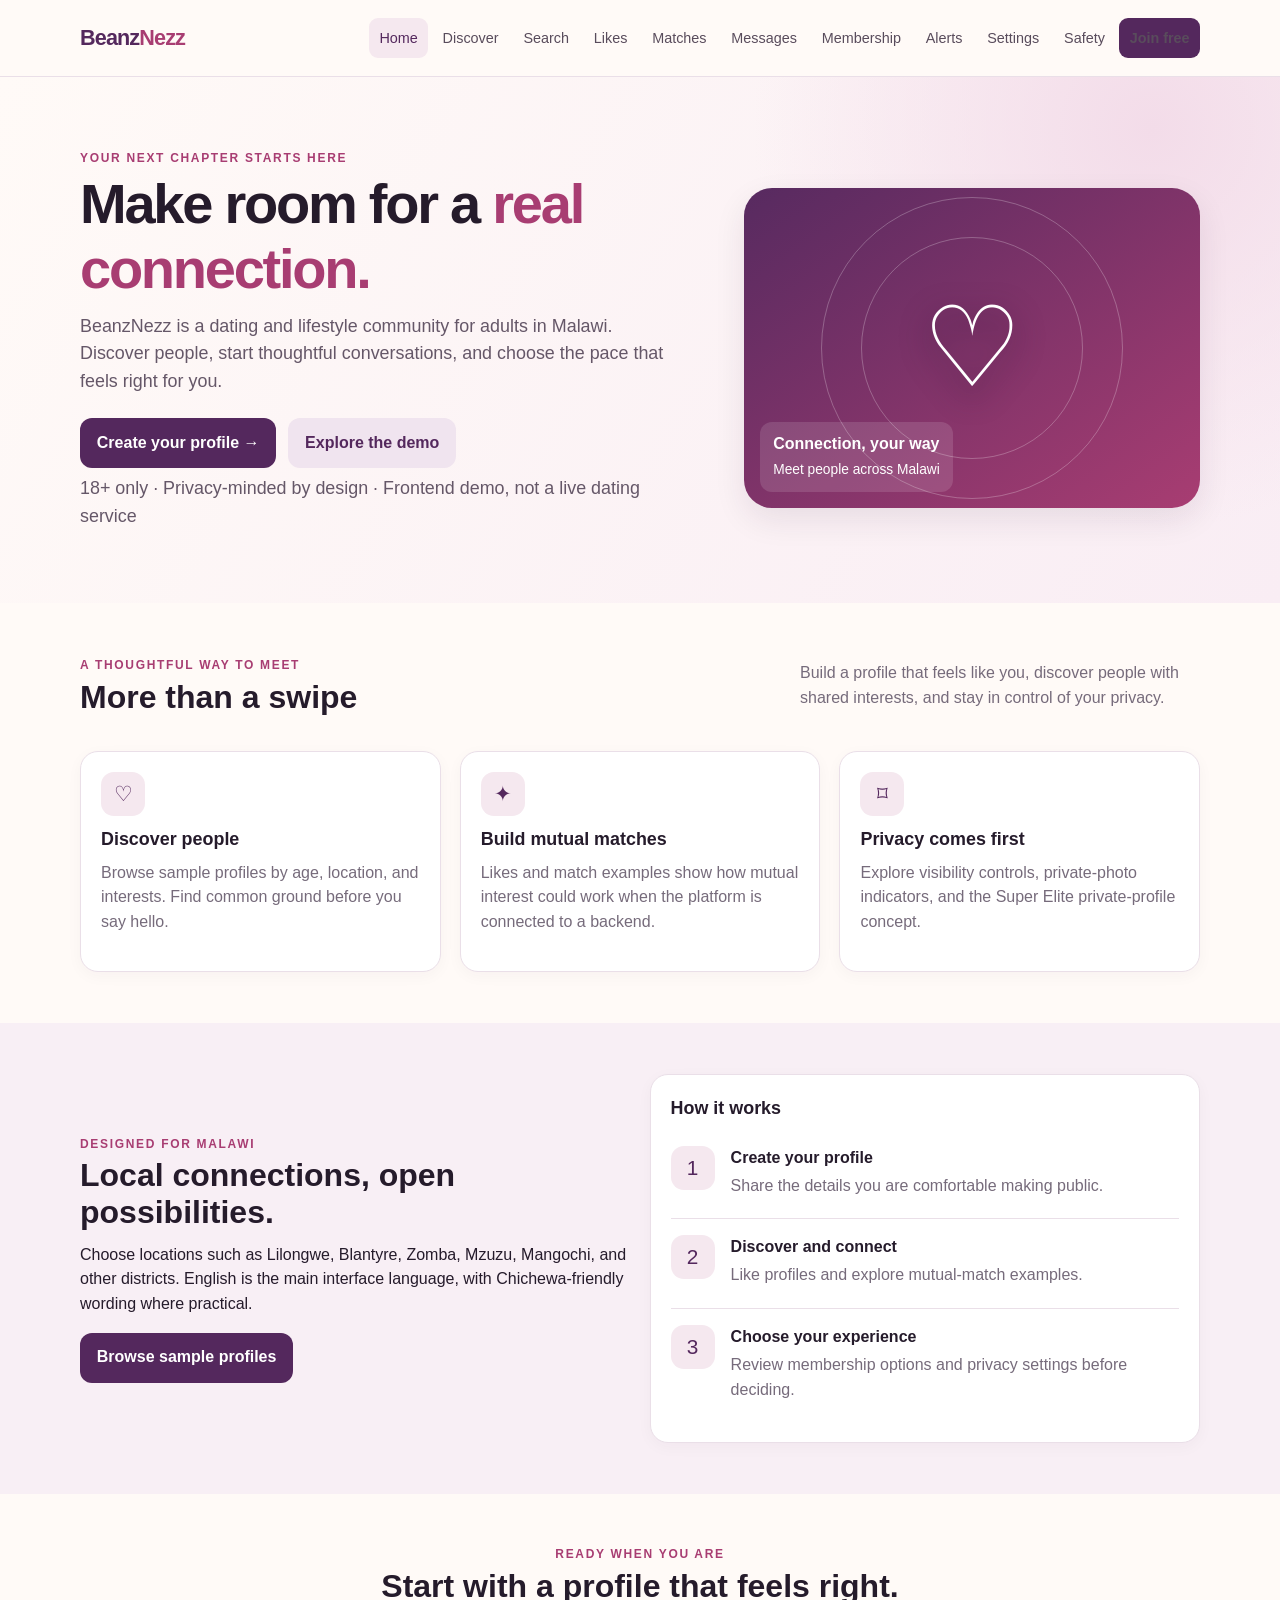
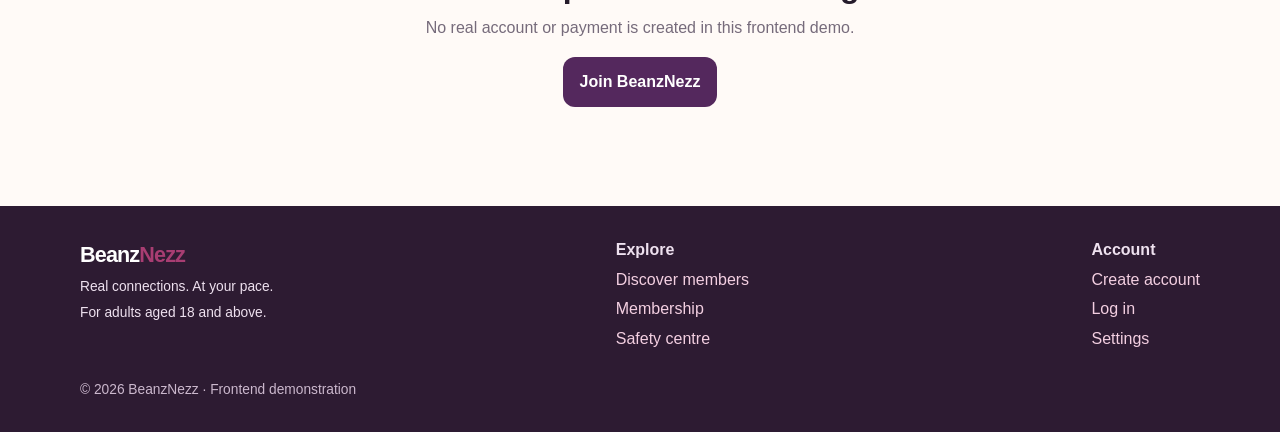
==== index.html @ 430eb161 "Add files via upload" ====
<!doctype html>
<html lang="en"><head><meta charset="utf-8"><meta name="viewport" content="width=device-width,initial-scale=1"><meta name="description" content="BeanzNezz adult dating and lifestyle platform frontend demonstration."><meta name="theme-color" content="#54285d"><title>Meet with intention | BeanzNezz</title><link rel="stylesheet" href="style.css"><script src="script.js" defer></script></head><body><header class="site-header"><div class="container nav-wrap"><a class="brand" href="index.html" aria-label="BeanzNezz home">Beanz<span>Nezz</span></a><button class="menu-toggle" aria-expanded="false" aria-label="Open navigation menu">☰ Menu</button><nav class="nav-links" aria-label="Main navigation"><a href="index.html">Home</a><a href="browse.html">Discover</a><a href="search.html">Search</a><a href="likes.html">Likes</a><a href="matches.html">Matches</a><a href="messages.html">Messages</a><a href="membership.html">Membership</a><a href="notifications.html">Alerts</a><a href="settings.html">Settings</a><a href="safety.html">Safety</a><a class="btn" href="signup.html">Join free</a></nav></div></header><main>
<section class="hero"><div class="container hero-grid"><div><div class="eyebrow">Your next chapter starts here</div><h1>Make room for a <span style="color:var(--berry)">real connection.</span></h1><p>BeanzNezz is a dating and lifestyle community for adults in Malawi. Discover people, start thoughtful conversations, and choose the pace that feels right for you.</p><div class="hero-actions"><a class="btn" href="signup.html">Create your profile →</a><a class="btn secondary" href="browse.html">Explore the demo</a></div><p class="small muted">18+ only · Privacy-minded by design · Frontend demo, not a live dating service</p></div><div class="hero-art" aria-label="Decorative heart artwork"><div class="heart-mark">♡</div><div class="art-note"><strong>Connection, your way</strong><br><span class="small">Meet people across Malawi</span></div></div></div></section>
<section class="section"><div class="container"><div class="section-head"><div><div class="eyebrow">A thoughtful way to meet</div><h2>More than a swipe</h2></div><p class="muted" style="max-width:400px">Build a profile that feels like you, discover people with shared interests, and stay in control of your privacy.</p></div><div class="grid three"><article class="card"><div class="feature-icon">♡</div><h3>Discover people</h3><p class="muted">Browse sample profiles by age, location, and interests. Find common ground before you say hello.</p></article><article class="card"><div class="feature-icon">✦</div><h3>Build mutual matches</h3><p class="muted">Likes and match examples show how mutual interest could work when the platform is connected to a backend.</p></article><article class="card"><div class="feature-icon">⌑</div><h3>Privacy comes first</h3><p class="muted">Explore visibility controls, private-photo indicators, and the Super Elite private-profile concept.</p></article></div></div></section>
<section class="section soft"><div class="container grid two" style="align-items:center"><div><div class="eyebrow">Designed for Malawi</div><h2>Local connections, open possibilities.</h2><p>Choose locations such as Lilongwe, Blantyre, Zomba, Mzuzu, Mangochi, and other districts. English is the main interface language, with Chichewa-friendly wording where practical.</p><a class="btn" href="browse.html">Browse sample profiles</a></div><div class="card"><h3>How it works</h3><div class="list-row"><div class="feature-icon">1</div><div><strong>Create your profile</strong><p>Share the details you are comfortable making public.</p></div></div><div class="list-row"><div class="feature-icon">2</div><div><strong>Discover and connect</strong><p>Like profiles and explore mutual-match examples.</p></div></div><div class="list-row"><div class="feature-icon">3</div><div><strong>Choose your experience</strong><p>Review membership options and privacy settings before deciding.</p></div></div></div></div></section>
<section class="section"><div class="container center"><div class="eyebrow">Ready when you are</div><h2>Start with a profile that feels right.</h2><p class="muted">No real account or payment is created in this frontend demo.</p><a class="btn" href="signup.html">Join BeanzNezz</a></div></section>
</main><footer class="footer"><div class="container footer-grid"><div><a class="brand" style="color:white" href="index.html">Beanz<span>Nezz</span></a><p class="small">Real connections. At your pace.</p><p class="small">For adults aged 18 and above.</p></div><div><strong>Explore</strong><p><a href="browse.html">Discover members</a></p><p><a href="membership.html">Membership</a></p><p><a href="safety.html">Safety centre</a></p></div><div><strong>Account</strong><p><a href="signup.html">Create account</a></p><p><a href="login.html">Log in</a></p><p><a href="settings.html">Settings</a></p></div></div><div class="container small" style="margin-top:1.4rem;color:#cbb8cd">© <span data-year></span> BeanzNezz · Frontend demonstration</div></footer><div class="toast hidden" role="status"></div></body></html>
---- style.css ----
:root{--ink:#251b2b;--muted:#766b7b;--plum:#54285d;--berry:#a83d72;--rose:#f5e8ef;--cream:#fffaf7;--gold:#e9b86b;--line:#eadfe8;--green:#28634c;--danger:#a83242;--shadow:0 12px 32px rgba(48,25,51,.09)}
*{box-sizing:border-box}html{scroll-behavior:smooth}body{margin:0;background:var(--cream);color:var(--ink);font-family:Arial,Helvetica,sans-serif;line-height:1.55}a{color:var(--plum);text-decoration:none}a:hover{text-decoration:underline}button,input,select,textarea{font:inherit}button,.btn{border:0;border-radius:12px;padding:.78rem 1.05rem;background:var(--plum);color:#fff;font-weight:700;cursor:pointer;display:inline-flex;align-items:center;justify-content:center;gap:.45rem;text-decoration:none}button:hover,.btn:hover{background:#3d1c45;text-decoration:none}button:focus-visible,a:focus-visible,input:focus-visible,select:focus-visible,textarea:focus-visible{outline:3px solid var(--gold);outline-offset:2px}.btn.secondary,button.secondary{background:#f0e4ef;color:var(--plum)}.btn.outline,button.outline{background:transparent;border:1px solid var(--plum);color:var(--plum)}.btn.danger,button.danger{background:#fff0f1;color:var(--danger);border:1px solid #f0c7cc}.small{font-size:.86rem}.muted{color:var(--muted)}.eyebrow{text-transform:uppercase;letter-spacing:.14em;font-size:.75rem;font-weight:800;color:var(--berry)}h1,h2,h3{line-height:1.16;margin:.25rem 0 .7rem}h1{font-size:clamp(2rem,5vw,3.5rem);letter-spacing:-.04em}h2{font-size:clamp(1.45rem,3vw,2rem)}h3{font-size:1.12rem}p{margin:.45rem 0 1rem}.container{width:min(1120px,92%);margin:auto}.site-header{position:sticky;top:0;z-index:20;background:rgba(255,250,247,.96);backdrop-filter:blur(12px);border-bottom:1px solid var(--line)}.nav-wrap{display:flex;align-items:center;justify-content:space-between;gap:1rem;min-height:76px}.brand{font-size:1.35rem;font-weight:900;letter-spacing:-.04em;color:var(--plum)}.brand span{color:var(--berry)}.nav-links{display:flex;align-items:center;gap:.25rem;flex-wrap:wrap}.nav-links a{padding:.55rem .65rem;border-radius:9px;font-size:.9rem;color:#594c5c}.nav-links a.active,.nav-links a:hover{background:var(--rose);color:var(--plum);text-decoration:none}.menu-toggle{display:none;padding:.55rem .7rem}.hero{padding:4.5rem 0 3.5rem;background:radial-gradient(circle at 90% 10%,#f3dce9 0,transparent 32%),linear-gradient(120deg,#fffaf7,#f9edf4)}.hero-grid{display:grid;grid-template-columns:1.15fr .85fr;gap:3rem;align-items:center}.hero p{font-size:1.12rem;max-width:600px;color:#655768}.hero-actions{display:flex;gap:.75rem;flex-wrap:wrap;margin-top:1.4rem}.hero-art{min-height:320px;border-radius:28px;background:linear-gradient(145deg,#572a60,#a83d72);position:relative;overflow:hidden;display:grid;place-items:center;box-shadow:var(--shadow)}.hero-art:before,.hero-art:after{content:"";position:absolute;border:1px solid rgba(255,255,255,.25);border-radius:50%;width:300px;height:300px}.hero-art:after{width:220px;height:220px}.heart-mark{font-size:7rem;color:#fff;z-index:1;text-shadow:0 10px 30px #2c1035}.art-note{position:absolute;bottom:1rem;left:1rem;color:#fff;background:#ffffff20;padding:.65rem .8rem;border-radius:12px;z-index:2}.section{padding:3.2rem 0}.section.soft{background:#f8eff5}.section-head{display:flex;align-items:end;justify-content:space-between;gap:1rem;margin-bottom:1.5rem}.grid{display:grid;gap:1.2rem}.grid.two{grid-template-columns:repeat(2,minmax(0,1fr))}.grid.three{grid-template-columns:repeat(3,minmax(0,1fr))}.grid.four{grid-template-columns:repeat(4,minmax(0,1fr))}.card{background:#fff;border:1px solid var(--line);border-radius:18px;padding:1.25rem;box-shadow:0 4px 16px rgba(48,25,51,.035)}.card h3{margin-top:.15rem}.feature-icon{width:44px;height:44px;display:grid;place-items:center;background:var(--rose);color:var(--plum);border-radius:13px;font-size:1.3rem;margin-bottom:.8rem}.stat{font-size:2rem;font-weight:900;color:var(--plum)}.page-intro{padding:2.7rem 0 1.6rem}.page-intro p{max-width:720px;color:var(--muted)}.notice{padding:1rem 1.1rem;border-radius:12px;background:#fff4df;border:1px solid #f0d5a6;color:#6a4a1b;margin:1rem 0}.notice.info{background:#f1eaf5;border-color:#dfcce8;color:#4d2b59}.notice.success{background:#e9f7ef;border-color:#c1e5cf;color:#24583d}.notice.error{background:#fff0f1;border-color:#efc4ca;color:#8a2635}.form-card{max-width:760px;margin:1rem auto 3rem}.form-grid{display:grid;grid-template-columns:repeat(2,minmax(0,1fr));gap:1rem}.field{display:flex;flex-direction:column;gap:.35rem;margin-bottom:.9rem}.field.full{grid-column:1/-1}.field label{font-weight:700;font-size:.92rem}.field input,.field select,.field textarea,.chat-input input{width:100%;border:1px solid #d9cbd9;background:#fff;border-radius:10px;padding:.78rem .85rem;color:var(--ink)}.field textarea{min-height:110px;resize:vertical}.checkline{display:flex;align-items:flex-start;gap:.6rem;margin:.7rem 0}.checkline input{margin-top:.35rem}.form-actions{display:flex;gap:.7rem;flex-wrap:wrap;margin-top:1rem}.stepper{display:flex;gap:.45rem;margin:1.2rem 0}.step{flex:1;text-align:center;padding:.65rem .3rem;border-radius:10px;background:#f0e8f0;color:var(--muted);font-size:.82rem;font-weight:700}.step.active{background:var(--plum);color:#fff}.step.done{background:#dff1e6;color:#28634c}.profile-card{padding:0;overflow:hidden}.profile-photo{height:230px;background:#ead9e7;position:relative;overflow:hidden}.profile-photo img{width:100%;height:100%;object-fit:cover;display:block}.profile-photo .photo-placeholder{height:100%;display:grid;place-items:center;font-size:4rem;color:#fff;background:linear-gradient(145deg,#75417a,#d58aac)}.profile-body{padding:1rem}.profile-body p{font-size:.92rem;color:var(--muted)}.tags{display:flex;gap:.4rem;flex-wrap:wrap;margin:.65rem 0}.tag{font-size:.75rem;padding:.3rem .55rem;background:#f7edf3;color:#6b3763;border-radius:999px}.card-actions{display:flex;gap:.5rem;margin-top:.85rem}.card-actions button{flex:1;padding:.65rem .45rem;font-size:.87rem}.toolbar{display:flex;align-items:end;gap:.75rem;flex-wrap:wrap;margin:1rem 0 1.4rem}.toolbar .field{margin:0;min-width:150px;flex:1}.toolbar .field label{font-size:.82rem}.empty-state{text-align:center;padding:2.5rem 1rem;background:#fff;border:1px dashed #d7c5d7;border-radius:18px}.empty-state .feature-icon{margin:0 auto 1rem}.pill{display:inline-block;border-radius:999px;padding:.25rem .6rem;background:#f1e6f0;color:var(--plum);font-size:.75rem;font-weight:800}.price{font-size:2rem;font-weight:900;color:var(--plum);margin:.5rem 0}.price small{font-size:.85rem;font-weight:500;color:var(--muted)}.plan{position:relative}.plan.featured{border:2px solid var(--berry)}.plan ul{padding-left:1.15rem;color:var(--muted)}.plan li{margin:.45rem 0}.plan .btn{width:100%;margin-top:.8rem}.chat-layout{display:grid;grid-template-columns:300px 1fr;gap:1rem;min-height:520px}.conversation-list{padding:0;overflow:hidden}.conversation{display:flex;gap:.7rem;align-items:center;padding:.9rem;border-bottom:1px solid var(--line);cursor:pointer;background:#fff}.conversation.active,.conversation:hover{background:#f8edf4}.avatar{width:43px;height:43px;flex:0 0 43px;border-radius:50%;display:grid;place-items:center;background:linear-gradient(145deg,#75417a,#d58aac);color:#fff;font-weight:800}.conversation p{margin:0;font-size:.84rem}.chat-window{display:flex;flex-direction:column;min-width:0}.chat-title{padding:1rem;border-bottom:1px solid var(--line)}.messages{padding:1rem;flex:1;min-height:280px;max-height:450px;overflow:auto;background:#fff9fc}.bubble{max-width:78%;padding:.75rem .9rem;border-radius:15px;margin:.5rem 0;background:#eee3ef}.bubble.mine{margin-left:auto;background:var(--plum);color:#fff;border-bottom-right-radius:4px}.bubble small{display:block;opacity:.7;font-size:.72rem;margin-top:.25rem}.chat-input{display:flex;gap:.5rem;padding:.8rem;border-top:1px solid var(--line);background:#fff}.chat-input input{flex:1;min-width:0}.footer{padding:2rem 0;background:#2d1b32;color:#eee1ef;margin-top:3rem}.footer-grid{display:flex;justify-content:space-between;gap:2rem;flex-wrap:wrap}.footer a{color:#f3cfe1}.footer p{margin:.3rem 0}.list-row{display:flex;gap:1rem;align-items:flex-start;padding:1rem 0;border-bottom:1px solid var(--line)}.list-row:last-child{border-bottom:0}.list-row .feature-icon{flex:0 0 44px}.list-row p{margin:.2rem 0;color:var(--muted)}.setting-row{display:flex;justify-content:space-between;align-items:center;gap:1rem;padding:1rem 0;border-bottom:1px solid var(--line)}.setting-row:last-child{border:0}.toggle{width:48px;height:28px;border-radius:99px;background:#d6cbd6;padding:3px;display:inline-flex;cursor:pointer;border:0}.toggle:after{content:"";height:22px;width:22px;border-radius:50%;background:white;transition:transform .2s}.toggle[aria-checked="true"]{background:var(--green)}.toggle[aria-checked="true"]:after{transform:translateX(20px)}.table-wrap{overflow-x:auto}table{width:100%;border-collapse:collapse;background:#fff;border-radius:12px;overflow:hidden}th,td{text-align:left;padding:.8rem;border-bottom:1px solid var(--line);font-size:.9rem}th{background:#f5eaf2;color:var(--plum)}.badge{display:inline-block;padding:.25rem .5rem;border-radius:8px;background:#fff1d7;color:#7b531a;font-size:.75rem;font-weight:800}.badge.green{background:#e4f5e9;color:#28634c}.hidden{display:none!important}.toast{position:fixed;bottom:1rem;right:1rem;z-index:50;background:#2d1b32;color:#fff;padding:.9rem 1.1rem;border-radius:12px;box-shadow:var(--shadow);max-width:min(380px,90vw)}.inline-link{background:none;color:var(--plum);padding:0;text-decoration:underline}.photo-lock{background:#eee5ef;border:1px dashed #c6b3ca;border-radius:12px;padding:1rem;text-align:center}.progress-track{height:8px;background:#eee4ed;border-radius:20px;overflow:hidden}.progress-track span{display:block;height:100%;background:var(--berry);width:20%;transition:width .2s}.review-box{background:#fbf5fa;border-radius:12px;padding:1rem}.center{text-align:center}.spacer{height:1rem}
@media(max-width:900px){.nav-links{display:none;position:absolute;left:0;right:0;top:76px;background:var(--cream);padding:1rem 4%;border-bottom:1px solid var(--line);box-shadow:var(--shadow);flex-direction:column;align-items:stretch}.nav-links.open{display:flex}.nav-links a{padding:.7rem}.menu-toggle{display:inline-flex}.hero-grid{grid-template-columns:1fr;gap:2rem}.hero-art{min-height:230px}.grid.four{grid-template-columns:repeat(2,minmax(0,1fr))}.grid.three{grid-template-columns:repeat(2,minmax(0,1fr))}.chat-layout{grid-template-columns:1fr}.conversation-list{display:grid;grid-template-columns:repeat(2,minmax(0,1fr))}.conversation{border-right:1px solid var(--line)}}
@media(max-width:600px){.section{padding:2.3rem 0}.hero{padding:3rem 0 2.5rem}.grid.two,.grid.three,.grid.four,.form-grid{grid-template-columns:1fr}.field.full{grid-column:auto}.section-head{align-items:flex-start;flex-direction:column}.profile-photo{height:260px}.step{font-size:.68rem;padding:.55rem .1rem}.conversation-list{grid-template-columns:1fr}.chat-input{flex-wrap:wrap}.chat-input input{flex-basis:100%}.toolbar .field{min-width:calc(50% - .5rem)}.setting-row{align-items:flex-start}.card{padding:1rem}.profile-card{padding:0}}
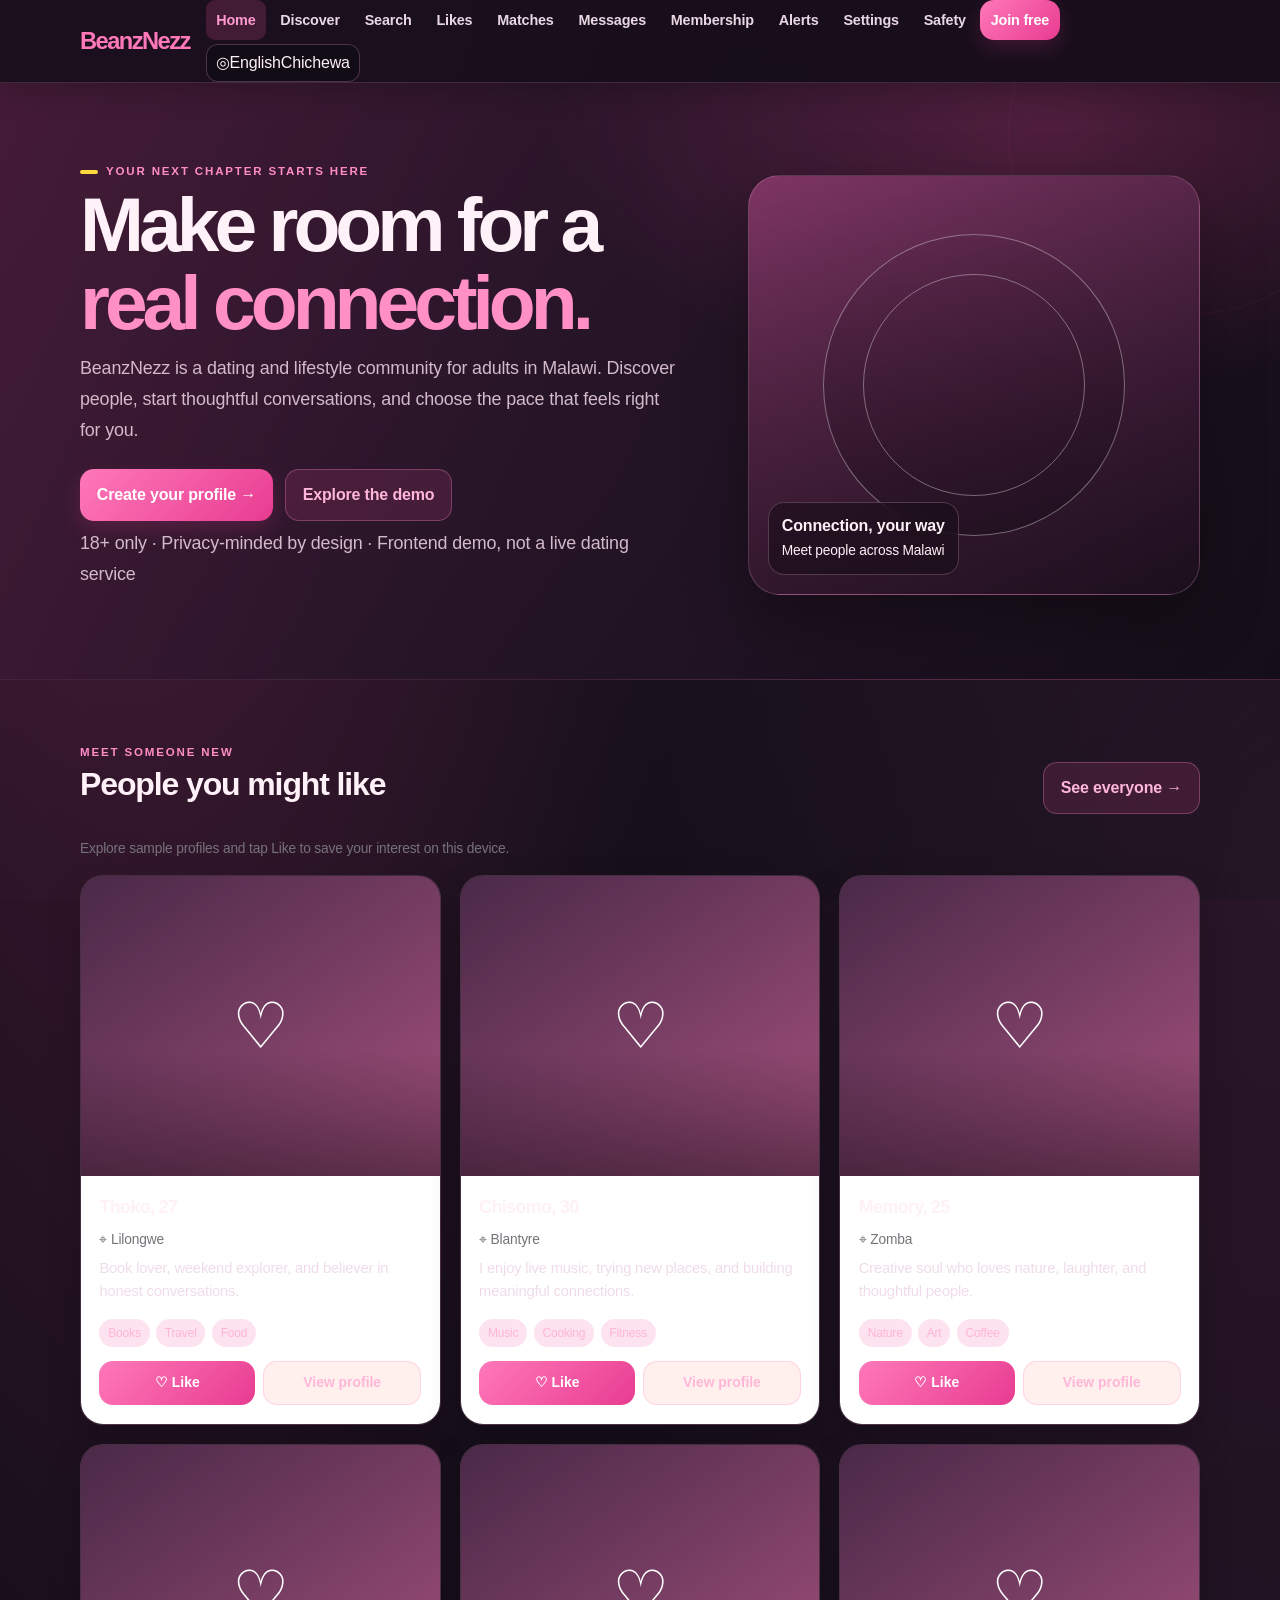
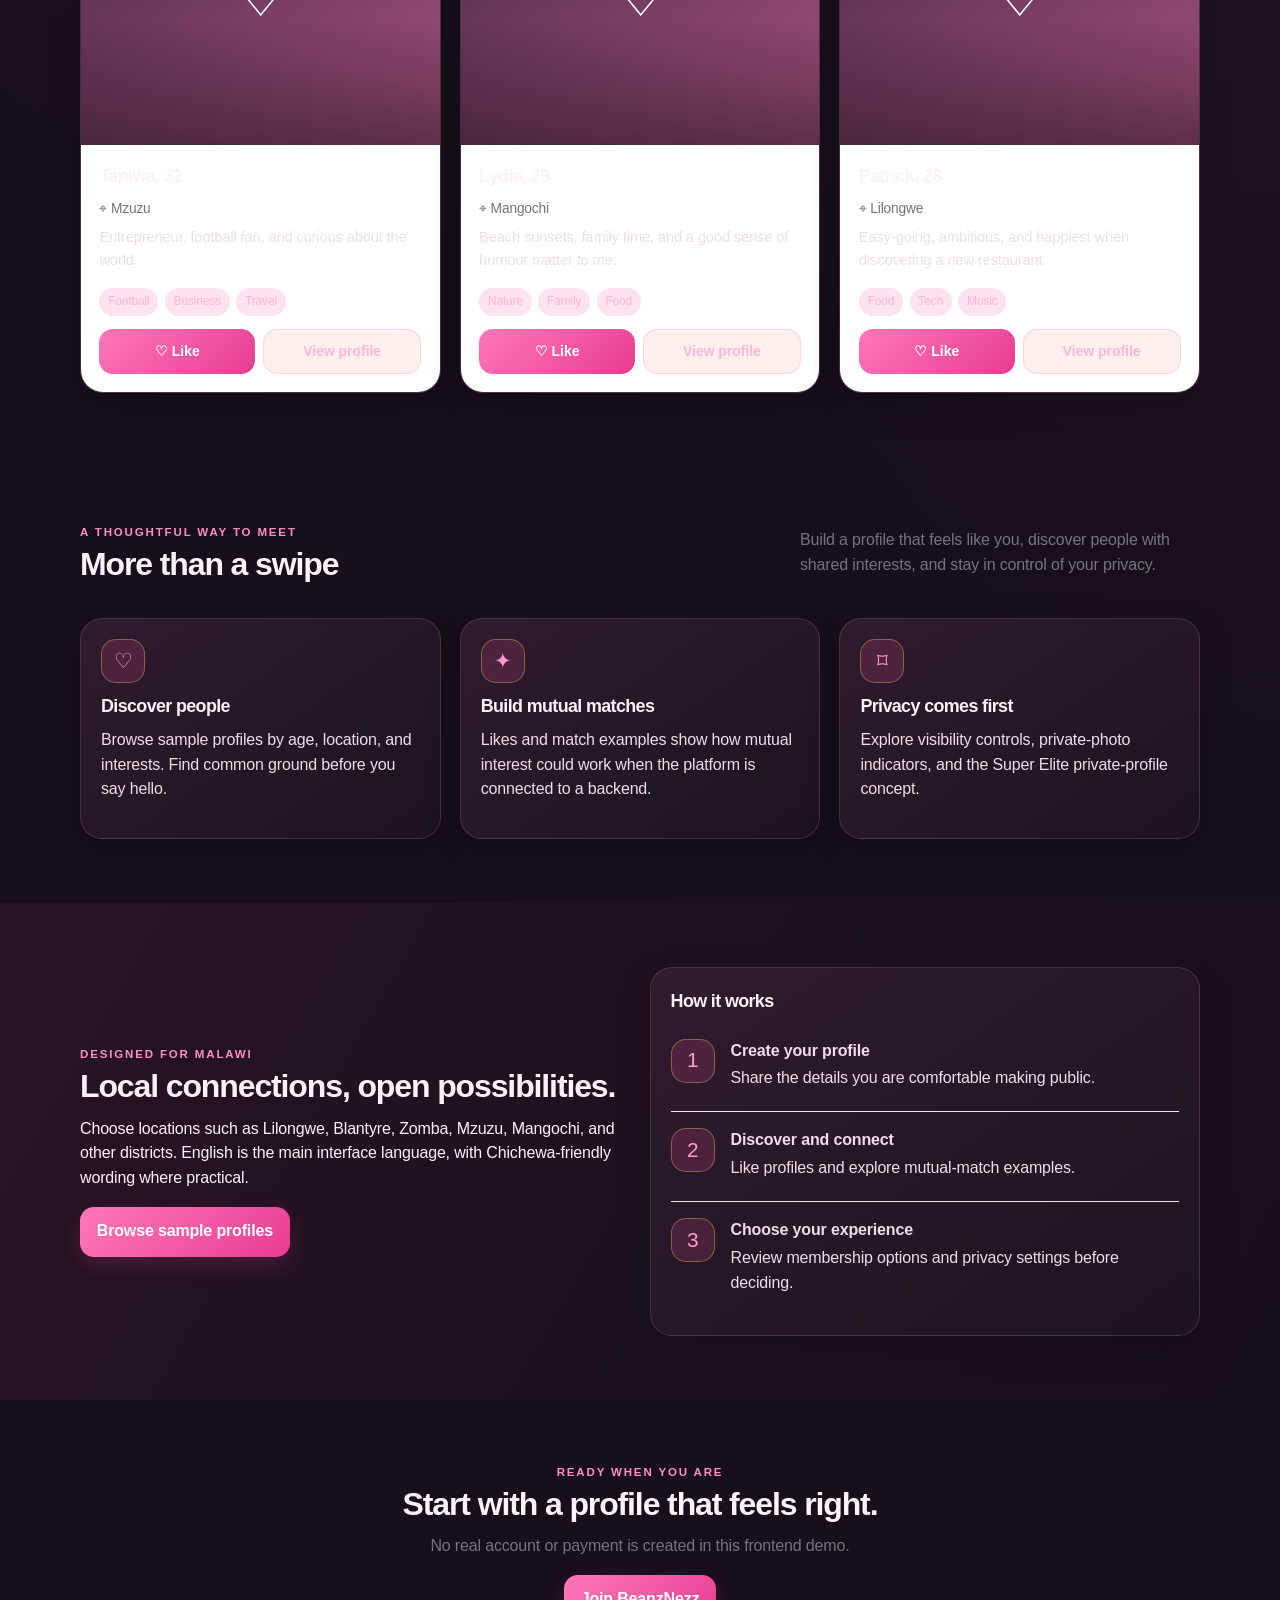
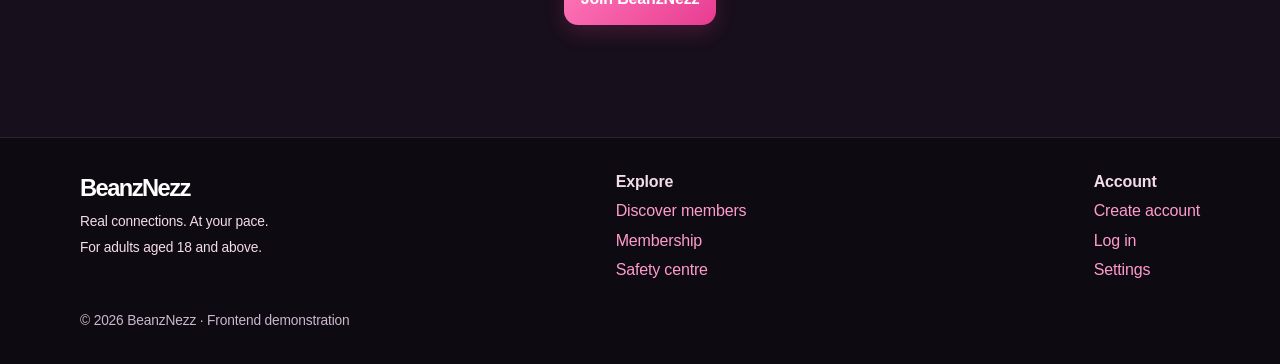
==== commit 7f4be3d3: "Add files via upload" ====
--- a/index.html
+++ b/index.html
@@ -1,6 +1,17 @@
 <!doctype html>
-<html lang="en"><head><meta charset="utf-8"><meta name="viewport" content="width=device-width,initial-scale=1"><meta name="description" content="BeanzNezz adult dating and lifestyle platform frontend demonstration."><meta name="theme-color" content="#54285d"><title>Meet with intention | BeanzNezz</title><link rel="stylesheet" href="style.css"><script src="script.js" defer></script></head><body><header class="site-header"><div class="container nav-wrap"><a class="brand" href="index.html" aria-label="BeanzNezz home">Beanz<span>Nezz</span></a><button class="menu-toggle" aria-expanded="false" aria-label="Open navigation menu">☰ Menu</button><nav class="nav-links" aria-label="Main navigation"><a href="index.html">Home</a><a href="browse.html">Discover</a><a href="search.html">Search</a><a href="likes.html">Likes</a><a href="matches.html">Matches</a><a href="messages.html">Messages</a><a href="membership.html">Membership</a><a href="notifications.html">Alerts</a><a href="settings.html">Settings</a><a href="safety.html">Safety</a><a class="btn" href="signup.html">Join free</a></nav></div></header><main>
+<html lang="en"><head><meta charset="utf-8"><meta name="viewport" content="width=device-width,initial-scale=1"><meta name="description" content="BeanzNezz adult dating and lifestyle platform frontend demonstration."><meta name="theme-color" content="#ff3d9a"><title>Meet with intention | BeanzNezz</title><link rel="stylesheet" href="style.css"><script src="script.js" defer></script></head><body><header class="site-header"><div class="container nav-wrap"><a class="brand" href="index.html" aria-label="BeanzNezz home">Beanz<span>Nezz</span></a><button class="menu-toggle" aria-expanded="false" aria-label="Open navigation menu">☰ Menu</button><nav class="nav-links" aria-label="Main navigation"><a href="index.html">Home</a><a href="browse.html">Discover</a><a href="search.html">Search</a><a href="likes.html">Likes</a><a href="matches.html">Matches</a><a href="messages.html">Messages</a><a href="membership.html">Membership</a><a href="notifications.html">Alerts</a><a href="settings.html">Settings</a><a href="safety.html">Safety</a><a class="btn" href="signup.html">Join free</a><label class="language-control" aria-label="Choose language"><span class="language-globe" aria-hidden="true">◎</span><select class="language-select" id="language-select" aria-label="Language"><option value="en">English</option><option value="ny">Chichewa</option></select></label></nav></div></header><main>
 <section class="hero"><div class="container hero-grid"><div><div class="eyebrow">Your next chapter starts here</div><h1>Make room for a <span style="color:var(--berry)">real connection.</span></h1><p>BeanzNezz is a dating and lifestyle community for adults in Malawi. Discover people, start thoughtful conversations, and choose the pace that feels right for you.</p><div class="hero-actions"><a class="btn" href="signup.html">Create your profile →</a><a class="btn secondary" href="browse.html">Explore the demo</a></div><p class="small muted">18+ only · Privacy-minded by design · Frontend demo, not a live dating service</p></div><div class="hero-art" aria-label="Decorative heart artwork"><div class="heart-mark">♡</div><div class="art-note"><strong>Connection, your way</strong><br><span class="small">Meet people across Malawi</span></div></div></div></section>
+
+<section class="section home-discover">
+  <div class="container">
+    <div class="section-head">
+      <div><div class="eyebrow">Meet someone new</div><h2>People you might like</h2></div>
+      <a class="btn secondary" href="browse.html">See everyone →</a>
+    </div>
+    <p class="muted small">Explore sample profiles and tap Like to save your interest on this device.</p>
+    <div class="grid three" id="home-profile-results" aria-live="polite"></div>
+  </div>
+</section>
 <section class="section"><div class="container"><div class="section-head"><div><div class="eyebrow">A thoughtful way to meet</div><h2>More than a swipe</h2></div><p class="muted" style="max-width:400px">Build a profile that feels like you, discover people with shared interests, and stay in control of your privacy.</p></div><div class="grid three"><article class="card"><div class="feature-icon">♡</div><h3>Discover people</h3><p class="muted">Browse sample profiles by age, location, and interests. Find common ground before you say hello.</p></article><article class="card"><div class="feature-icon">✦</div><h3>Build mutual matches</h3><p class="muted">Likes and match examples show how mutual interest could work when the platform is connected to a backend.</p></article><article class="card"><div class="feature-icon">⌑</div><h3>Privacy comes first</h3><p class="muted">Explore visibility controls, private-photo indicators, and the Super Elite private-profile concept.</p></article></div></div></section>
 <section class="section soft"><div class="container grid two" style="align-items:center"><div><div class="eyebrow">Designed for Malawi</div><h2>Local connections, open possibilities.</h2><p>Choose locations such as Lilongwe, Blantyre, Zomba, Mzuzu, Mangochi, and other districts. English is the main interface language, with Chichewa-friendly wording where practical.</p><a class="btn" href="browse.html">Browse sample profiles</a></div><div class="card"><h3>How it works</h3><div class="list-row"><div class="feature-icon">1</div><div><strong>Create your profile</strong><p>Share the details you are comfortable making public.</p></div></div><div class="list-row"><div class="feature-icon">2</div><div><strong>Discover and connect</strong><p>Like profiles and explore mutual-match examples.</p></div></div><div class="list-row"><div class="feature-icon">3</div><div><strong>Choose your experience</strong><p>Review membership options and privacy settings before deciding.</p></div></div></div></div></section>
 <section class="section"><div class="container center"><div class="eyebrow">Ready when you are</div><h2>Start with a profile that feels right.</h2><p class="muted">No real account or payment is created in this frontend demo.</p><a class="btn" href="signup.html">Join BeanzNezz</a></div></section>
--- a/style.css
+++ b/style.css
@@ -1,5 +1,397 @@
 
-:root{--ink:#251b2b;--muted:#766b7b;--plum:#54285d;--berry:#a83d72;--rose:#f5e8ef;--cream:#fffaf7;--gold:#e9b86b;--line:#eadfe8;--green:#28634c;--danger:#a83242;--shadow:0 12px 32px rgba(48,25,51,.09)}
+:root{--ink:#29212b;--muted:#746a76;--plum:#ff3d9a;--berry:#e92f88;--rose:#fff0f8;--cream:#fffdfd;--gold:#ffd83d;--line:#f3dce9;--green:#26785a;--danger:#bd3346;--shadow:0 18px 48px rgba(85,36,67,.12);--peach:#fff0b3;--coral:#ff3d9a;--coral-deep:#e92f88;--surface:#ffffff;--pink:#ff3d9a;--yellow:#ffd83d}
 *{box-sizing:border-box}html{scroll-behavior:smooth}body{margin:0;background:var(--cream);color:var(--ink);font-family:Arial,Helvetica,sans-serif;line-height:1.55}a{color:var(--plum);text-decoration:none}a:hover{text-decoration:underline}button,input,select,textarea{font:inherit}button,.btn{border:0;border-radius:12px;padding:.78rem 1.05rem;background:var(--plum);color:#fff;font-weight:700;cursor:pointer;display:inline-flex;align-items:center;justify-content:center;gap:.45rem;text-decoration:none}button:hover,.btn:hover{background:#3d1c45;text-decoration:none}button:focus-visible,a:focus-visible,input:focus-visible,select:focus-visible,textarea:focus-visible{outline:3px solid var(--gold);outline-offset:2px}.btn.secondary,button.secondary{background:#f0e4ef;color:var(--plum)}.btn.outline,button.outline{background:transparent;border:1px solid var(--plum);color:var(--plum)}.btn.danger,button.danger{background:#fff0f1;color:var(--danger);border:1px solid #f0c7cc}.small{font-size:.86rem}.muted{color:var(--muted)}.eyebrow{text-transform:uppercase;letter-spacing:.14em;font-size:.75rem;font-weight:800;color:var(--berry)}h1,h2,h3{line-height:1.16;margin:.25rem 0 .7rem}h1{font-size:clamp(2rem,5vw,3.5rem);letter-spacing:-.04em}h2{font-size:clamp(1.45rem,3vw,2rem)}h3{font-size:1.12rem}p{margin:.45rem 0 1rem}.container{width:min(1120px,92%);margin:auto}.site-header{position:sticky;top:0;z-index:20;background:rgba(255,250,247,.96);backdrop-filter:blur(12px);border-bottom:1px solid var(--line)}.nav-wrap{display:flex;align-items:center;justify-content:space-between;gap:1rem;min-height:76px}.brand{font-size:1.35rem;font-weight:900;letter-spacing:-.04em;color:var(--plum)}.brand span{color:var(--berry)}.nav-links{display:flex;align-items:center;gap:.25rem;flex-wrap:wrap}.nav-links a{padding:.55rem .65rem;border-radius:9px;font-size:.9rem;color:#594c5c}.nav-links a.active,.nav-links a:hover{background:var(--rose);color:var(--plum);text-decoration:none}.menu-toggle{display:none;padding:.55rem .7rem}.hero{padding:4.5rem 0 3.5rem;background:radial-gradient(circle at 90% 10%,#f3dce9 0,transparent 32%),linear-gradient(120deg,#fffaf7,#f9edf4)}.hero-grid{display:grid;grid-template-columns:1.15fr .85fr;gap:3rem;align-items:center}.hero p{font-size:1.12rem;max-width:600px;color:#655768}.hero-actions{display:flex;gap:.75rem;flex-wrap:wrap;margin-top:1.4rem}.hero-art{min-height:320px;border-radius:28px;background:linear-gradient(145deg,#572a60,#a83d72);position:relative;overflow:hidden;display:grid;place-items:center;box-shadow:var(--shadow)}.hero-art:before,.hero-art:after{content:"";position:absolute;border:1px solid rgba(255,255,255,.25);border-radius:50%;width:300px;height:300px}.hero-art:after{width:220px;height:220px}.heart-mark{font-size:7rem;color:#fff;z-index:1;text-shadow:0 10px 30px #2c1035}.art-note{position:absolute;bottom:1rem;left:1rem;color:#fff;background:#ffffff20;padding:.65rem .8rem;border-radius:12px;z-index:2}.section{padding:3.2rem 0}.section.soft{background:#f8eff5}.section-head{display:flex;align-items:end;justify-content:space-between;gap:1rem;margin-bottom:1.5rem}.grid{display:grid;gap:1.2rem}.grid.two{grid-template-columns:repeat(2,minmax(0,1fr))}.grid.three{grid-template-columns:repeat(3,minmax(0,1fr))}.grid.four{grid-template-columns:repeat(4,minmax(0,1fr))}.card{background:#fff;border:1px solid var(--line);border-radius:18px;padding:1.25rem;box-shadow:0 4px 16px rgba(48,25,51,.035)}.card h3{margin-top:.15rem}.feature-icon{width:44px;height:44px;display:grid;place-items:center;background:var(--rose);color:var(--plum);border-radius:13px;font-size:1.3rem;margin-bottom:.8rem}.stat{font-size:2rem;font-weight:900;color:var(--plum)}.page-intro{padding:2.7rem 0 1.6rem}.page-intro p{max-width:720px;color:var(--muted)}.notice{padding:1rem 1.1rem;border-radius:12px;background:#fff4df;border:1px solid #f0d5a6;color:#6a4a1b;margin:1rem 0}.notice.info{background:#f1eaf5;border-color:#dfcce8;color:#4d2b59}.notice.success{background:#e9f7ef;border-color:#c1e5cf;color:#24583d}.notice.error{background:#fff0f1;border-color:#efc4ca;color:#8a2635}.form-card{max-width:760px;margin:1rem auto 3rem}.form-grid{display:grid;grid-template-columns:repeat(2,minmax(0,1fr));gap:1rem}.field{display:flex;flex-direction:column;gap:.35rem;margin-bottom:.9rem}.field.full{grid-column:1/-1}.field label{font-weight:700;font-size:.92rem}.field input,.field select,.field textarea,.chat-input input{width:100%;border:1px solid #d9cbd9;background:#fff;border-radius:10px;padding:.78rem .85rem;color:var(--ink)}.field textarea{min-height:110px;resize:vertical}.checkline{display:flex;align-items:flex-start;gap:.6rem;margin:.7rem 0}.checkline input{margin-top:.35rem}.form-actions{display:flex;gap:.7rem;flex-wrap:wrap;margin-top:1rem}.stepper{display:flex;gap:.45rem;margin:1.2rem 0}.step{flex:1;text-align:center;padding:.65rem .3rem;border-radius:10px;background:#f0e8f0;color:var(--muted);font-size:.82rem;font-weight:700}.step.active{background:var(--plum);color:#fff}.step.done{background:#dff1e6;color:#28634c}.profile-card{padding:0;overflow:hidden}.profile-photo{height:230px;background:#ead9e7;position:relative;overflow:hidden}.profile-photo img{width:100%;height:100%;object-fit:cover;display:block}.profile-photo .photo-placeholder{height:100%;display:grid;place-items:center;font-size:4rem;color:#fff;background:linear-gradient(145deg,#75417a,#d58aac)}.profile-body{padding:1rem}.profile-body p{font-size:.92rem;color:var(--muted)}.tags{display:flex;gap:.4rem;flex-wrap:wrap;margin:.65rem 0}.tag{font-size:.75rem;padding:.3rem .55rem;background:#f7edf3;color:#6b3763;border-radius:999px}.card-actions{display:flex;gap:.5rem;margin-top:.85rem}.card-actions button{flex:1;padding:.65rem .45rem;font-size:.87rem}.toolbar{display:flex;align-items:end;gap:.75rem;flex-wrap:wrap;margin:1rem 0 1.4rem}.toolbar .field{margin:0;min-width:150px;flex:1}.toolbar .field label{font-size:.82rem}.empty-state{text-align:center;padding:2.5rem 1rem;background:#fff;border:1px dashed #d7c5d7;border-radius:18px}.empty-state .feature-icon{margin:0 auto 1rem}.pill{display:inline-block;border-radius:999px;padding:.25rem .6rem;background:#f1e6f0;color:var(--plum);font-size:.75rem;font-weight:800}.price{font-size:2rem;font-weight:900;color:var(--plum);margin:.5rem 0}.price small{font-size:.85rem;font-weight:500;color:var(--muted)}.plan{position:relative}.plan.featured{border:2px solid var(--berry)}.plan ul{padding-left:1.15rem;color:var(--muted)}.plan li{margin:.45rem 0}.plan .btn{width:100%;margin-top:.8rem}.chat-layout{display:grid;grid-template-columns:300px 1fr;gap:1rem;min-height:520px}.conversation-list{padding:0;overflow:hidden}.conversation{display:flex;gap:.7rem;align-items:center;padding:.9rem;border-bottom:1px solid var(--line);cursor:pointer;background:#fff}.conversation.active,.conversation:hover{background:#f8edf4}.avatar{width:43px;height:43px;flex:0 0 43px;border-radius:50%;display:grid;place-items:center;background:linear-gradient(145deg,#75417a,#d58aac);color:#fff;font-weight:800}.conversation p{margin:0;font-size:.84rem}.chat-window{display:flex;flex-direction:column;min-width:0}.chat-title{padding:1rem;border-bottom:1px solid var(--line)}.messages{padding:1rem;flex:1;min-height:280px;max-height:450px;overflow:auto;background:#fff9fc}.bubble{max-width:78%;padding:.75rem .9rem;border-radius:15px;margin:.5rem 0;background:#eee3ef}.bubble.mine{margin-left:auto;background:var(--plum);color:#fff;border-bottom-right-radius:4px}.bubble small{display:block;opacity:.7;font-size:.72rem;margin-top:.25rem}.chat-input{display:flex;gap:.5rem;padding:.8rem;border-top:1px solid var(--line);background:#fff}.chat-input input{flex:1;min-width:0}.footer{padding:2rem 0;background:#2d1b32;color:#eee1ef;margin-top:3rem}.footer-grid{display:flex;justify-content:space-between;gap:2rem;flex-wrap:wrap}.footer a{color:#f3cfe1}.footer p{margin:.3rem 0}.list-row{display:flex;gap:1rem;align-items:flex-start;padding:1rem 0;border-bottom:1px solid var(--line)}.list-row:last-child{border-bottom:0}.list-row .feature-icon{flex:0 0 44px}.list-row p{margin:.2rem 0;color:var(--muted)}.setting-row{display:flex;justify-content:space-between;align-items:center;gap:1rem;padding:1rem 0;border-bottom:1px solid var(--line)}.setting-row:last-child{border:0}.toggle{width:48px;height:28px;border-radius:99px;background:#d6cbd6;padding:3px;display:inline-flex;cursor:pointer;border:0}.toggle:after{content:"";height:22px;width:22px;border-radius:50%;background:white;transition:transform .2s}.toggle[aria-checked="true"]{background:var(--green)}.toggle[aria-checked="true"]:after{transform:translateX(20px)}.table-wrap{overflow-x:auto}table{width:100%;border-collapse:collapse;background:#fff;border-radius:12px;overflow:hidden}th,td{text-align:left;padding:.8rem;border-bottom:1px solid var(--line);font-size:.9rem}th{background:#f5eaf2;color:var(--plum)}.badge{display:inline-block;padding:.25rem .5rem;border-radius:8px;background:#fff1d7;color:#7b531a;font-size:.75rem;font-weight:800}.badge.green{background:#e4f5e9;color:#28634c}.hidden{display:none!important}.toast{position:fixed;bottom:1rem;right:1rem;z-index:50;background:#2d1b32;color:#fff;padding:.9rem 1.1rem;border-radius:12px;box-shadow:var(--shadow);max-width:min(380px,90vw)}.inline-link{background:none;color:var(--plum);padding:0;text-decoration:underline}.photo-lock{background:#eee5ef;border:1px dashed #c6b3ca;border-radius:12px;padding:1rem;text-align:center}.progress-track{height:8px;background:#eee4ed;border-radius:20px;overflow:hidden}.progress-track span{display:block;height:100%;background:var(--berry);width:20%;transition:width .2s}.review-box{background:#fbf5fa;border-radius:12px;padding:1rem}.center{text-align:center}.spacer{height:1rem}
 @media(max-width:900px){.nav-links{display:none;position:absolute;left:0;right:0;top:76px;background:var(--cream);padding:1rem 4%;border-bottom:1px solid var(--line);box-shadow:var(--shadow);flex-direction:column;align-items:stretch}.nav-links.open{display:flex}.nav-links a{padding:.7rem}.menu-toggle{display:inline-flex}.hero-grid{grid-template-columns:1fr;gap:2rem}.hero-art{min-height:230px}.grid.four{grid-template-columns:repeat(2,minmax(0,1fr))}.grid.three{grid-template-columns:repeat(2,minmax(0,1fr))}.chat-layout{grid-template-columns:1fr}.conversation-list{display:grid;grid-template-columns:repeat(2,minmax(0,1fr))}.conversation{border-right:1px solid var(--line)}}
 @media(max-width:600px){.section{padding:2.3rem 0}.hero{padding:3rem 0 2.5rem}.grid.two,.grid.three,.grid.four,.form-grid{grid-template-columns:1fr}.field.full{grid-column:auto}.section-head{align-items:flex-start;flex-direction:column}.profile-photo{height:260px}.step{font-size:.68rem;padding:.55rem .1rem}.conversation-list{grid-template-columns:1fr}.chat-input{flex-wrap:wrap}.chat-input input{flex-basis:100%}.toolbar .field{min-width:calc(50% - .5rem)}.setting-row{align-items:flex-start}.card{padding:1rem}.profile-card{padding:0}}
+
+
+/* BeanzNezz premium coral redesign */
+html{scroll-padding-top:90px}
+body{background:var(--cream);font-family:Inter,-apple-system,BlinkMacSystemFont,"Segoe UI",Arial,sans-serif;letter-spacing:-.01em}
+a{color:var(--coral-deep)}
+.site-header{background:rgba(255,253,252,.92);border-bottom:1px solid rgba(242,222,217,.85);box-shadow:0 5px 24px rgba(60,35,38,.035)}
+.nav-wrap{min-height:72px}
+.brand{font-size:1.48rem;letter-spacing:-.065em;color:#25232b}
+.brand span{color:var(--coral)}
+.nav-links a{font-weight:650;color:#615a62;transition:background .18s ease,color .18s ease,transform .18s ease}
+.nav-links a.active,.nav-links a:hover{background:#fff0ed;color:#d9364d}
+.nav-links .btn,.btn,button{background:linear-gradient(135deg,#ff6470 0%,#f0445b 100%);box-shadow:0 8px 18px rgba(240,68,91,.16);border-radius:14px;transition:transform .18s ease,box-shadow .18s ease,filter .18s ease}
+.nav-links .btn:hover,.btn:hover,button:hover{background:linear-gradient(135deg,#f65365 0%,#df344d 100%);box-shadow:0 12px 22px rgba(240,68,91,.22);transform:translateY(-1px)}
+.btn.secondary,button.secondary{background:#fff0ed;color:#d9364d;box-shadow:none;border:1px solid #ffe0d8}
+.btn.secondary:hover,button.secondary:hover{background:#ffe4dc}
+.btn.outline,button.outline{border:1px solid #f0a9a5;color:#e34257;background:#fff;box-shadow:none}
+button:focus-visible,a:focus-visible,input:focus-visible,select:focus-visible,textarea:focus-visible{outline:3px solid #ffb99e;outline-offset:3px}
+.hero{position:relative;overflow:hidden;padding:5rem 0 4.5rem;background:radial-gradient(ellipse at 82% 8%,rgba(255,193,173,.65) 0,transparent 32%),radial-gradient(ellipse at 8% 90%,rgba(255,224,209,.65) 0,transparent 35%),linear-gradient(135deg,#fffdfc 0%,#fff6f2 56%,#fff0ed 100%)}
+.hero:after{content:"";position:absolute;right:-90px;top:-130px;width:360px;height:360px;border:1px solid rgba(255,82,99,.12);border-radius:50%;pointer-events:none}
+.hero-grid{position:relative;z-index:1;gap:3.5rem}
+.hero h1{max-width:700px;font-size:clamp(2.65rem,6vw,5rem);letter-spacing:-.065em;line-height:1.02}
+.hero p{line-height:1.75;color:#6b626b}
+.hero-art{min-height:420px;border-radius:32px;background:radial-gradient(circle at 70% 18%,rgba(255,224,209,.9),transparent 32%),linear-gradient(145deg,#ff8c85 0%,#ff5263 55%,#d92f51 100%);box-shadow:0 28px 70px rgba(225,61,81,.22)}
+.hero-art:before,.hero-art:after{border-color:rgba(255,255,255,.36)}
+.heart-mark{font-size:8rem;text-shadow:0 12px 35px rgba(133,20,45,.22)}
+.art-note{background:rgba(255,255,255,.2);backdrop-filter:blur(16px);border:1px solid rgba(255,255,255,.28);border-radius:16px;left:1.2rem;bottom:1.2rem}
+.eyebrow{color:#e7475b;letter-spacing:.16em;font-size:.72rem}
+h1,h2,h3{letter-spacing:-.035em}
+.section{padding:4rem 0}
+.section.soft{background:linear-gradient(180deg,#fff7f4,#fff0ed)}
+.card{border:1px solid rgba(242,222,217,.92);border-radius:22px;box-shadow:0 8px 30px rgba(70,39,41,.045);transition:transform .2s ease,box-shadow .2s ease}
+.card:hover{box-shadow:0 15px 36px rgba(70,39,41,.085)}
+.feature-icon{background:linear-gradient(135deg,#fff0ed,#ffe0d1);color:#e7475b;border-radius:15px}
+.stat,.price{color:#e7475b}
+.page-intro{padding:3rem 0 1.8rem;background:linear-gradient(120deg,#fffdfc,#fff4f0)}
+.page-intro h1{letter-spacing:-.055em}
+.notice{border-radius:15px}
+.notice.info{background:#fff3ef;border-color:#ffd8cd;color:#8c3b43}
+.form-card{border-radius:24px}
+.field input,.field select,.field textarea,.chat-input input{border:1px solid #ead9d6;border-radius:13px;padding:.86rem .95rem;transition:border-color .18s ease,box-shadow .18s ease}
+.field input:focus,.field select:focus,.field textarea:focus,.chat-input input:focus{border-color:#ff8b8e;box-shadow:0 0 0 4px rgba(255,82,99,.09);outline:none}
+.step{background:#fff0ed;color:#9b7374;border:1px solid #ffe1d8}
+.step.active{background:linear-gradient(135deg,#ff6470,#ed4058);color:white;border-color:transparent}
+.profile-card{border-radius:23px}
+.profile-photo{height:300px;background:#ffe0d1}
+.profile-photo .photo-placeholder{background:linear-gradient(145deg,#ff9b8e,#f04b62)}
+.profile-body{padding:1.15rem}
+.tag,.pill{background:#fff0ed;color:#d94357}
+.card-actions button{box-shadow:none}
+.card-actions button.secondary{background:#fff0ed}
+.plan.featured{border:2px solid #ff6470;box-shadow:0 18px 40px rgba(240,68,91,.1)}
+.plan.featured:before{content:"POPULAR CHOICE";display:inline-block;background:#fff0ed;color:#dc3c53;border-radius:999px;padding:.32rem .65rem;font-size:.68rem;font-weight:900;letter-spacing:.08em;margin-bottom:.8rem}
+.avatar{background:linear-gradient(145deg,#ff8b85,#ef4359)}
+.conversation.active,.conversation:hover{background:#fff4f0}
+.messages{background:linear-gradient(180deg,#fffaf8,#fff3ef)}
+.bubble{background:#ffe8e1;color:#493c40}
+.bubble.mine{background:linear-gradient(135deg,#ff6470,#ed4058);border-bottom-right-radius:5px}
+.footer{background:#25232b;color:#f8eeee}
+.footer .brand{color:#fff}
+.footer a{color:#ffc7b7}
+.table-wrap{border-radius:16px}
+th{background:#fff0ed;color:#b52f46}
+.toggle[aria-checked="true"]{background:#ef5264}
+.progress-track{background:#ffe9e2}
+.progress-track span{background:linear-gradient(90deg,#ff8b85,#ef4359)}
+.review-box{background:#fff6f2}
+.empty-state{border-color:#f1c9c0;background:linear-gradient(180deg,#fff,#fff8f5)}
+.toast{background:#29252c;border:1px solid rgba(255,255,255,.08);border-radius:15px}
+.list-row{border-color:#f2e3df}
+.badge{background:#fff0d9;color:#87531b}
+@media (hover:hover){.profile-card:hover{transform:translateY(-3px)}}
+@media(max-width:900px){
+  .nav-wrap{min-height:66px}
+  .nav-links{top:66px;background:rgba(255,253,252,.98);backdrop-filter:blur(16px)}
+  .hero{padding:3.5rem 0 3rem}
+  .hero-grid{gap:2rem}
+  .hero-art{min-height:280px;border-radius:27px}
+  .section{padding:3rem 0}
+}
+@media(max-width:600px){
+  body{padding-bottom:76px}
+  .container{width:min(100% - 30px,1120px)}
+  .nav-wrap{min-height:64px}
+  .brand{font-size:1.38rem}
+  .menu-toggle{border-radius:12px;padding:.55rem .75rem;font-size:.86rem;box-shadow:none}
+  /* Four-item thumb-friendly navigation dock */
+  .nav-links{display:flex;position:fixed;left:10px;right:10px;top:auto;bottom:9px;z-index:60;padding:8px 6px calc(8px + env(safe-area-inset-bottom));border:1px solid rgba(240,210,203,.9);border-radius:20px;background:rgba(255,255,255,.96);box-shadow:0 12px 36px rgba(63,35,39,.16);backdrop-filter:blur(18px);flex-direction:row;align-items:stretch;justify-content:space-around;gap:2px}
+  .nav-links>a{display:none;text-align:center;flex:1;min-width:0;padding:.45rem .1rem;border-radius:13px;font-size:.68rem;line-height:1.2;white-space:nowrap}
+  .nav-links>a:nth-child(2),.nav-links>a:nth-child(4),.nav-links>a:nth-child(5),.nav-links>a:nth-child(6){display:flex;flex-direction:column;align-items:center;justify-content:center;gap:4px}
+  .nav-links>a:nth-child(2):before{content:"⌕";font-size:1.18rem;line-height:1}
+  .nav-links>a:nth-child(4):before{content:"♡";font-size:1.2rem;line-height:1}
+  .nav-links>a:nth-child(5):before{content:"✦";font-size:1.08rem;line-height:1}
+  .nav-links>a:nth-child(6):before{content:"▢";font-size:1.05rem;line-height:1}
+  .nav-links>a.active{background:#fff0ed;color:#dc3c53}
+  .nav-links.open{position:absolute;left:0;right:0;top:64px;bottom:auto;display:flex;flex-direction:column;align-items:stretch;gap:3px;padding:12px 15px;border-radius:0 0 18px 18px;border:1px solid var(--line);box-shadow:var(--shadow);background:#fffdfc}
+  .nav-links.open>a{display:flex;flex-direction:row;justify-content:flex-start;text-align:left;padding:.75rem .8rem;font-size:.9rem}
+  .nav-links.open>a:before{display:none}
+  .nav-links.open>a:last-child{justify-content:center}
+  .hero{padding:2.8rem 0 2.5rem}
+  .hero h1{font-size:clamp(2.45rem,12vw,3.45rem);line-height:1.01}
+  .hero p{font-size:1rem;line-height:1.7}
+  .hero-actions{display:grid;grid-template-columns:1fr;gap:.65rem}
+  .hero-actions .btn{width:100%;padding:.9rem 1rem}
+  .hero-art{min-height:245px;border-radius:25px}
+  .heart-mark{font-size:6rem}
+  .art-note{font-size:.9rem}
+  .section{padding:2.6rem 0}
+  .section-head{gap:.6rem}
+  .grid.two,.grid.three,.grid.four{grid-template-columns:1fr}
+  .card{border-radius:19px;padding:1.05rem}
+  .profile-card{padding:0}
+  .profile-photo{height:clamp(245px,75vw,360px)}
+  .page-intro{padding:2.1rem 0 1.1rem}
+  .page-intro h1{font-size:2.35rem}
+  .form-card{margin:.8rem auto 2rem;padding:1.1rem}
+  .form-grid{grid-template-columns:1fr;gap:.2rem}
+  .field.full{grid-column:auto}
+  .form-actions{display:grid;grid-template-columns:1fr}
+  .form-actions .btn,.form-actions button{width:100%}
+  .toolbar{gap:.6rem}
+  .toolbar .field{min-width:calc(50% - .4rem)}
+  .chat-layout{min-height:0}
+  .conversation-list{grid-template-columns:1fr;max-height:230px;overflow:auto}
+  .chat-window{min-height:400px;border-radius:18px;overflow:hidden}
+  .messages{min-height:250px}
+  .chat-input{flex-wrap:nowrap;align-items:center}
+  .chat-input input{flex-basis:0}
+  .chat-input button{padding:.7rem .85rem}
+  .setting-row{gap:.7rem}
+  th,td{padding:.65rem;font-size:.82rem}
+  .footer{padding:1.6rem 0;margin-top:2rem}
+  .footer-grid{gap:1.2rem}
+}
+@media(prefers-reduced-motion:reduce){*,*::before,*::after{scroll-behavior:auto!important;transition:none!important;animation:none!important}}
+
+
+/* BeanzNezz hot-pink + sunshine-yellow premium identity */
+body{background:#fffdfd;color:#29212b}
+a{color:#e92f88}
+.site-header{background:rgba(255,253,253,.95);border-bottom:1px solid #f3dce9;box-shadow:0 5px 24px rgba(85,36,67,.04)}
+.brand span{color:#ff3d9a}
+.nav-links a.active,.nav-links a:hover{background:#fff0f8;color:#c91e76}
+.nav-links .btn,.btn,button{background:linear-gradient(135deg,#ff55ad 0%,#f42b91 100%);box-shadow:0 8px 18px rgba(233,47,136,.18);border-radius:14px}
+.nav-links .btn:hover,.btn:hover,button:hover{background:linear-gradient(135deg,#ff329c 0%,#d91f7c 100%);box-shadow:0 12px 22px rgba(233,47,136,.24);transform:translateY(-1px)}
+.btn.secondary,button.secondary{background:#fff0b3;color:#6c4b00;border:1px solid #f4d75b;box-shadow:none}
+.btn.secondary:hover,button.secondary:hover{background:#ffe779}
+.btn.outline,button.outline{border:1px solid #ff9bce;color:#df247f;background:#fff;box-shadow:none}
+.hero{background:radial-gradient(ellipse at 82% 8%,rgba(255,216,61,.65) 0,transparent 32%),radial-gradient(ellipse at 8% 90%,rgba(255,160,215,.42) 0,transparent 35%),linear-gradient(135deg,#fffdfd 0%,#fff5fb 56%,#fff0b3 100%)}
+.hero:after{border-color:rgba(255,61,154,.15)}
+.hero-art{background:radial-gradient(circle at 70% 18%,rgba(255,216,61,.95),transparent 32%),linear-gradient(145deg,#ff8dcc 0%,#ff3d9a 55%,#d81d7b 100%);box-shadow:0 28px 70px rgba(233,47,136,.22)}
+.art-note{background:rgba(255,255,255,.23);border:1px solid rgba(255,255,255,.35)}
+.eyebrow{color:#df247f}
+.section.soft,.page-intro{background:linear-gradient(120deg,#fff6fb,#fff0b3)}
+.feature-icon{background:linear-gradient(135deg,#fff0f8,#fff0b3);color:#e92f88}
+.notice.info{background:#fff5fb;border-color:#ffc5e2;color:#8c315f}
+.step{background:#fff0f8;color:#9b6684;border:1px solid #f9d1e7}
+.step.active{background:linear-gradient(135deg,#ff55ad,#e92f88);color:#fff;border-color:transparent}
+.tag,.pill{background:#fff0f8;color:#c91e76}
+.plan.featured{border:2px solid #ff3d9a;box-shadow:0 18px 40px rgba(233,47,136,.12)}
+.plan.featured:before{background:#fff0b3;color:#6c4b00}
+.conversation.active,.conversation:hover{background:#fff0f8}
+.messages{background:linear-gradient(180deg,#fffdfd,#fff4fa)}
+.bubble{background:#fff0b3;color:#4c3c1c}
+.bubble.mine{background:linear-gradient(135deg,#ff55ad,#e92f88);color:#fff}
+th{background:#fff0f8;color:#b71d70}
+.toggle[aria-checked="true"]{background:#ff3d9a}
+.progress-track{background:#fff0f8}
+.progress-track span{background:linear-gradient(90deg,#ffd83d,#ff3d9a)}
+.review-box{background:#fff6fb}
+.empty-state{border-color:#f3d0e5;background:linear-gradient(180deg,#fff,#fff7fb)}
+.footer{background:#29212b;color:#fff1f8}
+.footer .brand{color:#fff}
+.footer a{color:#ffd83d}
+@media(max-width:600px){
+ .nav-links{border-color:#f3d2e5;box-shadow:0 12px 36px rgba(85,36,67,.16)}
+ .nav-links>a.active{background:#fff0f8;color:#c91e76}
+}
+
+
+.language-control{display:inline-flex;align-items:center;gap:.35rem;padding:.35rem .55rem;border:1px solid #f3dce9;border-radius:12px;background:#fff;white-space:nowrap}
+.language-globe{color:#e92f88;font-size:1rem}
+.language-select{appearance:auto;max-width:100px;border:0;background:transparent;color:#4b3b48;font:inherit;font-size:.82rem;font-weight:700;padding:.15rem;outline:none;cursor:pointer}
+.language-select:focus-visible{outline:2px solid #ff3d9a;outline-offset:2px}
+.hero .eyebrow:before{content:"";display:inline-block;width:18px;height:4px;background:#ffd83d;border-radius:4px;vertical-align:middle;margin-right:.5rem}
+.card .feature-icon{box-shadow:inset 0 0 0 1px rgba(255,216,61,.35)}
+@media(max-width:900px){.language-control{margin-left:.25rem}}
+@media(max-width:600px){.nav-links:not(.open) .language-control{display:none}.nav-links.open .language-control{display:flex;align-self:flex-start;margin:.35rem 0}.language-select{max-width:130px}}
+
+
+/* Romantic, photo-led discovery visuals */
+.hero-art{
+  background:
+    linear-gradient(145deg,rgba(255,61,154,.36),rgba(72,13,52,.34)),
+    url("https://images.unsplash.com/photo-1622013384127-17206033d247?auto=format&fit=crop&w=1400&q=85") center 42%/cover,
+    linear-gradient(145deg,#ff8dcc 0%,#ff3d9a 55%,#d81d7b 100%);
+  position:relative;
+  overflow:hidden;
+}
+.hero-art:before{background:linear-gradient(180deg,rgba(39,14,31,.04),rgba(39,14,31,.24))}
+.profile-photo{overflow:hidden;background:#fff0f8}
+.profile-photo img{display:block;width:100%;height:100%;object-fit:cover;object-position:center 30%;transition:transform .45s ease,filter .3s ease}
+.profile-card:hover .profile-photo img{transform:scale(1.035);filter:saturate(1.05)}
+.profile-photo:after{content:"";position:absolute;inset:auto 0 0;height:30%;background:linear-gradient(transparent,rgba(36,12,29,.12));pointer-events:none}
+.profile-photo{position:relative}
+@media(max-width:600px){.profile-photo{height:clamp(280px,88vw,430px)}}
+
+
+/* Refined BeanzNezz: plain white canvas, muted pink/charcoal photography */
+html,body{background:#fff!important;color:#27242a}
+body{background:#fff!important}
+.site-header{background:#fff!important;box-shadow:0 3px 16px rgba(35,25,30,.035);border-bottom:1px solid #f0edf0}
+.hero{background:#fff!important;position:relative}
+.hero:before{content:"";position:absolute;inset:0;background:linear-gradient(110deg,rgba(255,61,154,.035),transparent 44%,rgba(0,0,0,.025));pointer-events:none}
+.hero:after{border-color:rgba(255,61,154,.07)}
+.hero h1 span{color:#ec6aa9!important}
+.hero p,.muted{color:#77727a}
+.hero-art{background:linear-gradient(180deg,rgba(20,16,22,.05),rgba(20,16,22,.40)),url("https://images.unsplash.com/photo-1622013384127-17206033d247?auto=format&fit=crop&w=1400&q=85") center 40%/cover,#f8e9ef!important;box-shadow:none;border:1px solid #f3edf0}
+.hero-art:before{background:linear-gradient(180deg,rgba(255,255,255,.08),rgba(0,0,0,.16))}
+.heart-mark{color:#fff;text-shadow:0 4px 18px rgba(0,0,0,.2)}
+.art-note{background:rgba(255,255,255,.83);color:#302932;border:1px solid rgba(255,255,255,.8);backdrop-filter:blur(12px)}
+.eyebrow{color:#dc6a9c}
+.section.soft,.page-intro{background:#fff!important}
+.card,.form-card,.profile-card{box-shadow:0 5px 22px rgba(30,24,29,.045);border-color:#f0edf0}
+.card:hover,.profile-card:hover{box-shadow:0 10px 30px rgba(30,24,29,.085)}
+.feature-icon,.tag,.pill,.step{background:#fff0f7;color:#c14c82}
+.btn,button,.nav-links .btn{background:#ed6ba7;color:#fff;box-shadow:0 5px 14px rgba(237,107,167,.14)}
+.btn:hover,button:hover,.nav-links .btn:hover{background:#dc5896}
+.btn.secondary,button.secondary{background:#fff0f7;color:#bc4a81;border:1px solid #f6d5e5;box-shadow:none}
+.btn.outline,button.outline{background:#fff;color:#bc4a81;border:1px solid #e8bfd3;box-shadow:none}
+.notice.info{background:#fff9fc;border-color:#f5dce8;color:#775568}
+.step.active{background:#ed6ba7;color:#fff}
+.plan.featured{border-color:#ed6ba7}
+.plan.featured:before{background:#fff0f7;color:#bc4a81}
+.conversation.active,.conversation:hover{background:#fff8fb}
+.messages{background:#fff}
+.bubble{background:#f8edf2;color:#41343b}
+.bubble.mine{background:#ed6ba7;color:#fff}
+th{background:#fff5fa;color:#a84676}
+.progress-track{background:#f8e9f0}
+.progress-track span{background:linear-gradient(90deg,#f5b5d0,#ed6ba7)}
+.footer{background:#27242a}
+.footer a{color:#f5b3d0}
+.language-control{background:#fff;border-color:#eee6eb}
+.language-globe{color:#dc6a9c}
+.language-select{color:#514750}
+.profile-photo{background:#f8eef3}
+.profile-photo img{filter:saturate(.78) contrast(.97);transition:filter .3s ease,transform .45s ease}
+.profile-card:hover .profile-photo img{filter:saturate(.9) contrast(1);transform:scale(1.025)}
+.profile-photo:after{height:42%;background:linear-gradient(transparent,rgba(18,15,19,.38))}
+.profile-body{background:#fff}
+.hero-art .heart-mark{display:none}
+@media(max-width:600px){
+  .nav-links{background:rgba(255,255,255,.97);border-color:#f0e8ed}
+  .nav-links>a.active{background:#fff0f7;color:#bc4a81}
+  .hero{padding:2.4rem 0 2rem}
+  .hero-art{min-height:260px;border-radius:22px}
+  .hero-art .art-note{left:.8rem;bottom:.8rem}
+}
+
+
+
+/* BeanzNezz Pink-to-Dark Gradient Theme — consistent across all pages */
+:root{
+  --ink:#fff0f7;
+  --muted:#d2bac9;
+  --plum:#f04f9d;
+  --berry:#ff78b9;
+  --rose:rgba(240,79,157,.16);
+  --cream:#160f19;
+  --line:rgba(255,190,220,.18);
+  --surface:rgba(35,22,36,.88);
+  --pink:#f04f9d;
+  --coral:#f04f9d;
+  --coral-deep:#ce347f;
+  --shadow:0 18px 48px rgba(0,0,0,.28);
+}
+html,body{background:#170f1b!important;color:#fff0f7}
+body{
+  background:
+    radial-gradient(ellipse at 12% 0%,rgba(232,64,145,.22),transparent 35%),
+    radial-gradient(ellipse at 100% 25%,rgba(98,42,81,.25),transparent 38%),
+    linear-gradient(145deg,#2b1429 0%,#1a111e 48%,#100e16 100%) fixed!important;
+  color:#fff0f7;
+}
+a{color:#ff8dc5}
+.site-header{
+  background:rgba(24,15,27,.91)!important;
+  border-bottom:1px solid rgba(255,157,205,.18);
+  box-shadow:0 8px 30px rgba(0,0,0,.2);
+  backdrop-filter:blur(16px);
+}
+.brand,.brand span{color:#ff78b9}
+.nav-links a{color:#ead7e3}
+.nav-links a.active,.nav-links a:hover{background:rgba(240,79,157,.18);color:#ff9bce}
+.hero{
+  background:
+    radial-gradient(ellipse at 82% 8%,rgba(238,70,151,.25),transparent 34%),
+    linear-gradient(125deg,#35162e 0%,#241426 52%,#17101b 100%)!important;
+  border-bottom:1px solid rgba(255,180,218,.08);
+}
+.hero:before{background:linear-gradient(110deg,rgba(255,90,170,.08),transparent 45%,rgba(0,0,0,.12))}
+.hero h1,.hero h2,.hero h3,h1,h2,h3{color:#fff1f8}
+.hero h1 span{color:#ff8fc5!important}
+.hero p,.page-intro p,.profile-body p,.list-row p,.plan ul{color:#d2bac9}
+.eyebrow{color:#ff8dc5}
+.hero-art{
+  background:
+    linear-gradient(180deg,rgba(39,13,31,.14),rgba(18,10,20,.52)),
+    url("https://images.unsplash.com/photo-1622013384127-17206033d247?auto=format&fit=crop&w=1400&q=85") center 40%/cover,
+    linear-gradient(145deg,#8d3c70,#261427)!important;
+  border:1px solid rgba(255,184,218,.22);
+  box-shadow:0 25px 65px rgba(0,0,0,.3);
+}
+.hero-art:before{background:linear-gradient(180deg,rgba(30,12,25,.06),rgba(15,8,17,.32))}
+.art-note{background:rgba(25,13,25,.62);color:#fff1f8;border:1px solid rgba(255,205,228,.22);backdrop-filter:blur(12px)}
+.section,.section.soft,.page-intro{background:transparent!important}
+.section.soft{background:linear-gradient(120deg,rgba(239,73,153,.08),rgba(17,12,20,.12))!important}
+.card,.form-card,.profile-card,.empty-state{
+  background:linear-gradient(145deg,rgba(49,29,48,.94),rgba(29,20,33,.96))!important;
+  color:#fff0f7;
+  border:1px solid rgba(255,175,215,.16)!important;
+  box-shadow:0 12px 34px rgba(0,0,0,.18);
+}
+.card:hover,.profile-card:hover{box-shadow:0 16px 38px rgba(0,0,0,.3);border-color:rgba(255,120,185,.36)!important}
+.feature-icon{background:rgba(240,79,157,.17);color:#ff9bce}
+.stat,.price{color:#ff8fc5}
+.tag,.pill{background:rgba(240,79,157,.16);color:#ffb5d7}
+.btn,button,.nav-links .btn{
+  background:linear-gradient(135deg,#ff78b9 0%,#e83c91 100%);
+  color:#fff;
+  box-shadow:0 8px 20px rgba(232,60,145,.2);
+}
+.btn:hover,button:hover,.nav-links .btn:hover{background:linear-gradient(135deg,#ff91c8,#d72c82)}
+.btn.secondary,button.secondary{background:rgba(240,79,157,.14);color:#ffb6d8;border:1px solid rgba(255,143,197,.3);box-shadow:none}
+.btn.outline,button.outline{background:transparent;color:#ffabd3;border:1px solid rgba(255,143,197,.55);box-shadow:none}
+.btn.danger,button.danger{background:rgba(189,51,70,.18);color:#ffb8c1;border-color:rgba(255,140,155,.35)}
+.field label,.checkline,.setting-row,.list-row,.card p,.card li,.card label{color:#f0dce8}
+.field input,.field select,.field textarea,.chat-input input,.language-control{
+  background:rgba(19,13,22,.88);
+  color:#fff0f7;
+  border:1px solid rgba(255,175,215,.24);
+}
+.field input::placeholder,.field textarea::placeholder,.chat-input input::placeholder{color:#a992a3}
+.language-control{border-radius:12px}
+.language-select{background:transparent;color:#fff0f7}
+.language-select option{background:#211522;color:#fff0f7}
+.notice{background:rgba(117,77,39,.2);border-color:rgba(242,194,126,.25);color:#ffe0b1}
+.notice.info{background:rgba(240,79,157,.1);border-color:rgba(255,143,197,.24);color:#ffd4e7}
+.notice.success{background:rgba(38,120,90,.18);border-color:rgba(104,211,157,.25);color:#c2f5d9}
+.notice.error{background:rgba(189,51,70,.17);border-color:rgba(255,130,150,.28);color:#ffc4cc}
+.step{background:rgba(240,79,157,.1);color:#d6b8ca;border:1px solid rgba(255,175,215,.13)}
+.step.active{background:linear-gradient(135deg,#ff78b9,#e83c91);color:#fff}
+.step.done{background:rgba(38,120,90,.24);color:#c2f5d9}
+.profile-photo{background:#382039}
+.profile-photo img{filter:saturate(.78) contrast(.94) brightness(.88)}
+.profile-card:hover .profile-photo img{filter:saturate(.9) contrast(.98) brightness(.96)}
+.profile-photo:after{background:linear-gradient(transparent,rgba(19,9,20,.48))}
+.profile-photo .photo-placeholder{background:linear-gradient(145deg,#4a2948,#a4517d)}
+.toolbar .field label{color:#e5cddd}
+.empty-state{border:1px dashed rgba(255,175,215,.32)!important}
+.conversation{background:rgba(34,22,36,.92);color:#fff0f7;border-bottom-color:rgba(255,175,215,.12)}
+.conversation.active,.conversation:hover{background:rgba(240,79,157,.15)}
+.avatar{background:linear-gradient(145deg,#6e345f,#d05b99)}
+.chat-title{border-bottom-color:rgba(255,175,215,.16);color:#fff0f7}
+.messages{background:linear-gradient(180deg,rgba(21,14,24,.98),rgba(39,20,37,.96))}
+.bubble{background:rgba(240,79,157,.17);color:#ffeaf4}
+.bubble.mine{background:linear-gradient(135deg,#ff78b9,#df378b);color:#fff}
+.chat-input{background:rgba(31,19,32,.96);border-top-color:rgba(255,175,215,.16)}
+.footer{background:#0d0a11;color:#f4dce9;border-top:1px solid rgba(255,175,215,.13)}
+.footer .brand{color:#fff}
+.footer a{color:#ff9bce}
+th{background:rgba(240,79,157,.17);color:#ffb6d8}
+td{color:#f0dce8}
+table{background:rgba(34,22,36,.96)}
+th,td{border-bottom-color:rgba(255,175,215,.14)}
+.badge{background:rgba(255,216,61,.15);color:#ffe49b}
+.badge.green{background:rgba(38,120,90,.22);color:#c2f5d9}
+.toggle{background:#584252}
+.toggle:after{background:#fff0f7}
+.toggle[aria-checked="true"]{background:#f04f9d}
+.toast{background:#2b172a;color:#fff0f7;border:1px solid rgba(255,175,215,.18)}
+.photo-lock{background:rgba(240,79,157,.1);border-color:rgba(255,175,215,.24);color:#f0dce8}
+.progress-track{background:rgba(240,79,157,.14)}
+.progress-track span{background:linear-gradient(90deg,#ff8fc5,#e83c91)}
+.review-box{background:rgba(240,79,157,.09);color:#f7dce9}
+.inline-link{color:#ff9bce}
+@media(max-width:600px){
+ .nav-links{background:rgba(24,15,27,.97);border-color:rgba(255,175,215,.2)}
+ .nav-links>a.active{background:rgba(240,79,157,.18);color:#ff9bce}
+ .nav-links.open{background:rgba(24,15,27,.98);border-color:rgba(255,175,215,.2)}
+}
